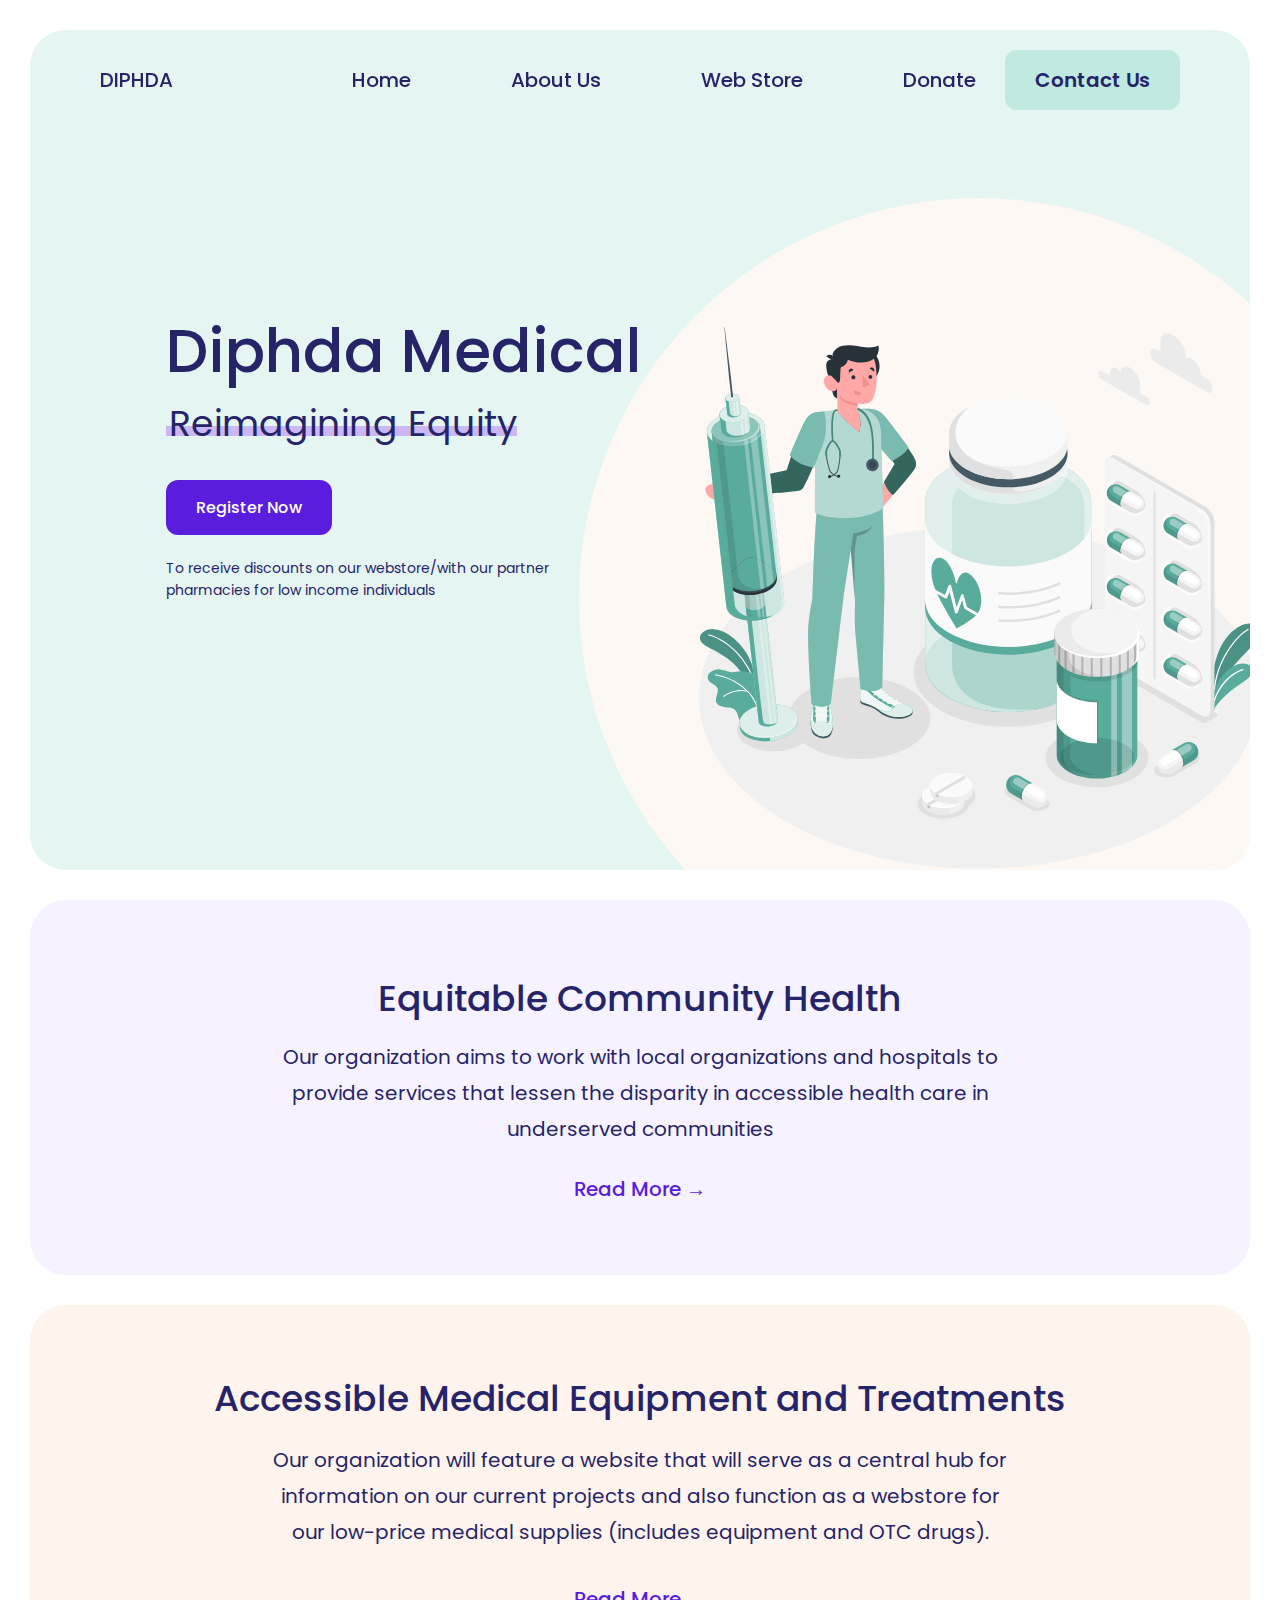
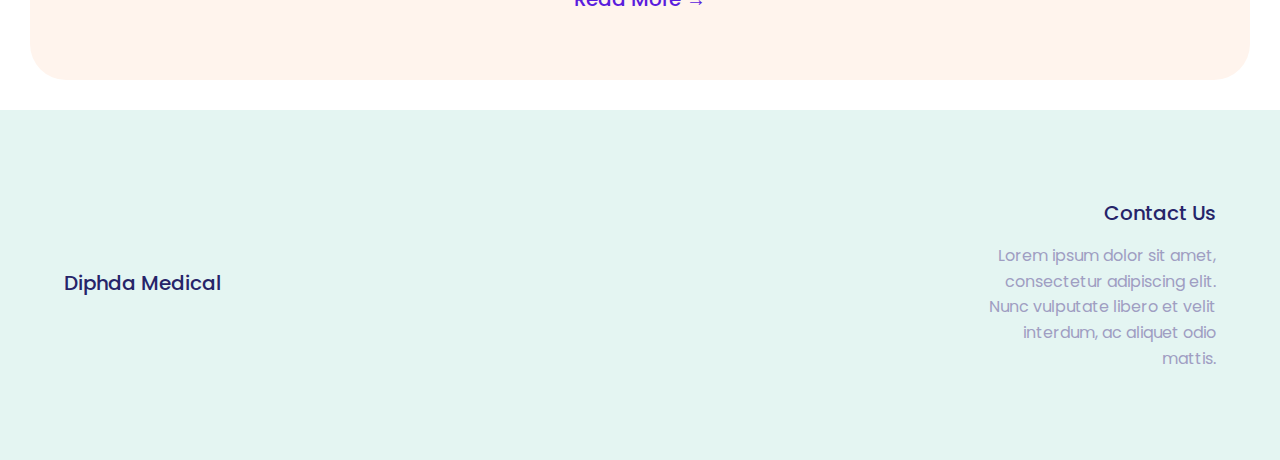
==== index.html @ 1d3c161e "Commit1" ====
<!DOCTYPE html>
<html lang="en">
<head>
    <meta charset="UTF-8">
    <meta name="viewport" content="width=device-width, initial-scale=1.0">
    <title>Diphda Medical</title>
    <link rel="stylesheet" href="css/universal.css">
    <link rel="stylesheet" href="css/index.css">
    <script src="js/universal.js"></script>
    <script async src="https://widgets.givebutter.com/latest.umd.cjs?acct=CynSInAfCQczq8ls"></script>
</head>
<body>
    <header id="menu-main"></header>
    <givebutter-widget id="j2b02j"></givebutter-widget>
    <div class="large-frame-container">
        <div id="lf1" class="large-frame">
            <div id="title">
                <h1>Diphda Medical</h1>
                <h2 class="highlight">Reimagining Equity</h2>
                <div id="register">
                    <li onclick="window.location.href = 'register.html';" class="button-container" id="registerb">Register Now</li>
                </div>

                <p>To receive discounts on our webstore/with our partner <br></br>pharmacies for low income individuals</p>
            </div>
            <div id="graphic">
                <span id="circle">
                    <img id="ct1" src="./assets/imgs/ct1.svg"></img>
                </span>
            </div>
        </div>
    </div>
    <div class="small-frame-container">
        <div class="small-frame" id="sf1">
            <div class= "small-frame-content">
                <div class="subtitle">Equitable Community Health</div>
                <div class="paragraph">Our organization aims to work with local organizations and hospitals to<br></br>provide services that lessen the disparity in accessible health care in<br></br>underserved communities</div>
                <li class="read-more" onclick="window.location.href = 'equitable.html';">Read More →</li>
            </div>
        </div>
    </div>
    <div class="small-frame-container">
        <div class="small-frame" id="sf2">
            <div class= "small-frame-content">
                <div class="subtitle"> Accessible Medical Equipment and Treatments</div>
                <div class="paragraph">Our organization will feature a website that will serve as a central hub for<br></br>information on our current projects and also function as a webstore for<br></br>our low-price medical supplies (includes equipment and OTC drugs).</div>
                <li class="read-more" onclick="window.location.href = 'accessible.html';">Read More →</li>
            </div>
        </div>
    </div>
    <div id="footer-main"></div>

</body>
</html>
---- css/universal.css ----
@import url('https://fonts.googleapis.com/css2?family=Poppins:wght@400;500;600&display=swap');

:root {
  --font-poppins: Poppins;
}
html, body {
	margin: 0;
	padding: 0;
	font-family: var(--font-poppins);
  font-weight: 500;
	overflow-x: hidden;
	overflow-y: scroll;
	width: 100vw;
  list-style-type: none;  
}

li {
  cursor: pointer; 
  color: #262469
}

h1 {
  color: #262469;
  font-size: 60px;
  font-weight: 500;
  margin-bottom:0%;
  margin-top:0%
}

h2 {
  color: #262469;
  display: inline;
  font-size: 36px;
  font-weight: 400;
}

p {
  color: #262469;
  margin: 0;
  line-height:80%;
  font-size: 14px;
  font-weight: 400;
}

#contactb {
  padding: 15px;
  padding-left: 30px;
  padding-right: 30px;
  background-color: #BFE9E1;
  font-weight: 600;
  color: #262469;
}

#contactb:hover {
  background-color: #c2fff2;
}

#menu {
  font-size: 20px;
	position: fixed;
	margin-top: 40px;
	height: 60px;
	width: 100%;
	padding-top: 10px;
	padding-bottom: 10px;
	display: flex;
	align-items: center;
  justify-content: space-between;
	top: 0;
	left: 0;
	z-index: 99999;
	transition: 0.2s;
}

#menucontent {
	display: flex;
	justify-content: center;
	align-items: center;
  margin-left: 100px;
}

#header-main {
  width: 100%;
  margin-right: 225px;
  display: flex;
  justify-content: center;
  align-items: center;
}

#menu-right {
  margin-right: 100px;
  display: flex;
  align-items: center;
  justify-content: center;
  right: 0;
  position: fixed;
}

.menu-link {
  transition: 0.2s;
  margin-left: 100px;
  color: #262469;
  display: inline-block;
  pointer-events: all;
  display: block;
  position: relative;
  padding: 0.2em 0;
  overflow: hidden;
}

.menu-link::after {
  content: '';
  position: absolute;
  bottom: 0;
  left: 0;
  width: 100%;
  height: 0.1em;
  background-color: #5B1DDD;
  opacity: 0;
  transition: opacity 300ms, transform 300ms;
  opacity: 1;
  transform: translate3d(-101%, 0, 0);
}

.menu-link:hover::after{
  transform: translate3d(0, 0, 0);
}

.menu-link:active {
  scale: 0.9;
}

#menubutton {
  font-family: "Poppins";
  display: none;
}

.button-container {
  transition: 0.3s;
  margin:auto;
  border-radius: 12px;
}

.button-container:hover {
  scale:1.1;
}

.button-container:active {
  scale:1;
}

#scrollCount {
  position:fixed;
}

.footer-container {
  height:100%;
  background:#E4F5F2;
}

.footer {
  position: relative;
  height:100%;
}

.footer-right{
  text-align: right;
  
  position:absolute;
  top:25%;
  right:5%;
}

.footer-left{
  position:absolute;
  top:45%;
  left:5%;
}

#footer-main {
  height: 350px;
}

#footer-title {
  font-size: 20px;
  margin-bottom: 10%;
}

#footer-contact{
  font-size: 16px;
  color: #9F9EC2;

}

.variable-frame-container{
  align-items: center;
}

.variable-frame {
  overflow:hidden;
  border-radius: 36px;
  margin: 30px;
}

.large-frame-container {
  align-items: center;
}
.large-frame {
  overflow:hidden;
  height: calc(100vh - 60px);
  border-radius: 36px;
  margin: 30px;
}

.medium-frame-container {
  display:inline;
  height: 60vh;
}

.medium-frame {
  overflow:hidden;
  height: calc(60vh - 30px);
  border-radius: 36px;
  margin: 30px;
  align-items: center;
  justify-content: center;
  display:flex;
}

.small-frame-container {
  display:inline;
  height: 45vh;
}

.small-frame {
  overflow:hidden;
  height: calc(45vh - 30px);
  border-radius: 36px;
  margin: 30px;
  align-items: center;
  justify-content: center;
  display:flex;
}
---- css/index.css ----
head, body {
    background-color: white;
}

#sf1 {
    background-color:#F6F2FF;
}

#sf2 {
    background-color:#FFF4ED;
}

#lf1{
    background-color: #e4f5f2;
}

#register {
    margin-top:6%;
    margin-bottom: 6%;
}

#registerb {
    padding: 15px;
    padding-left: 30px;
    padding-right: 30px;
    font-size:16px;
    background-color: #5B1DDD;
    color: white;
    display: inline-block;
}

#registerb:hover {
    background-color: #a67dff;
}

#title {
    top:34%;
    left:13%;
    position:absolute;
}

.highlight {
    padding-left:0.5%;
    background: linear-gradient(180deg,rgba(255,255,255,0) 55%, #CBB7F4 55%,#CBB7F4 75%,rgba(255,255,255,0) 75%);
}

#graphic {
    position:relative;
    float:right;
    right:55%;
    top:20%;

}

#circle {
    position:absolute;
    background-color: #FEF8F4;
    height:800px;
    width:800px;
    border-radius: 50%;
    align-items: center;
    justify-content: center;
    display: flex;
}

#ct1 {
    flex-shrink: 0;
    width:70%;
}

.small-frame-content{
    text-align: center;
}

.subtitle {
    font-size: 36px;
    font-weight: 500;
    color: #262469;
    margin-bottom: 3%;
}
.paragraph {
    font-size: 20px;
    font-weight: 400;
    color: #262469;
    line-height: 90%;
    margin-bottom:5%
}

.read-more {
    position:relative;
    color: #5B1DDD;
    font-size: 20px;
    transition: 0.3s;
    margin-left:40%;
    margin-right:40%;
    padding:0;
}

.read-more:hover {
    transform: scale(1.1);
}

.read-more:active {
    transform: scale(1);
}
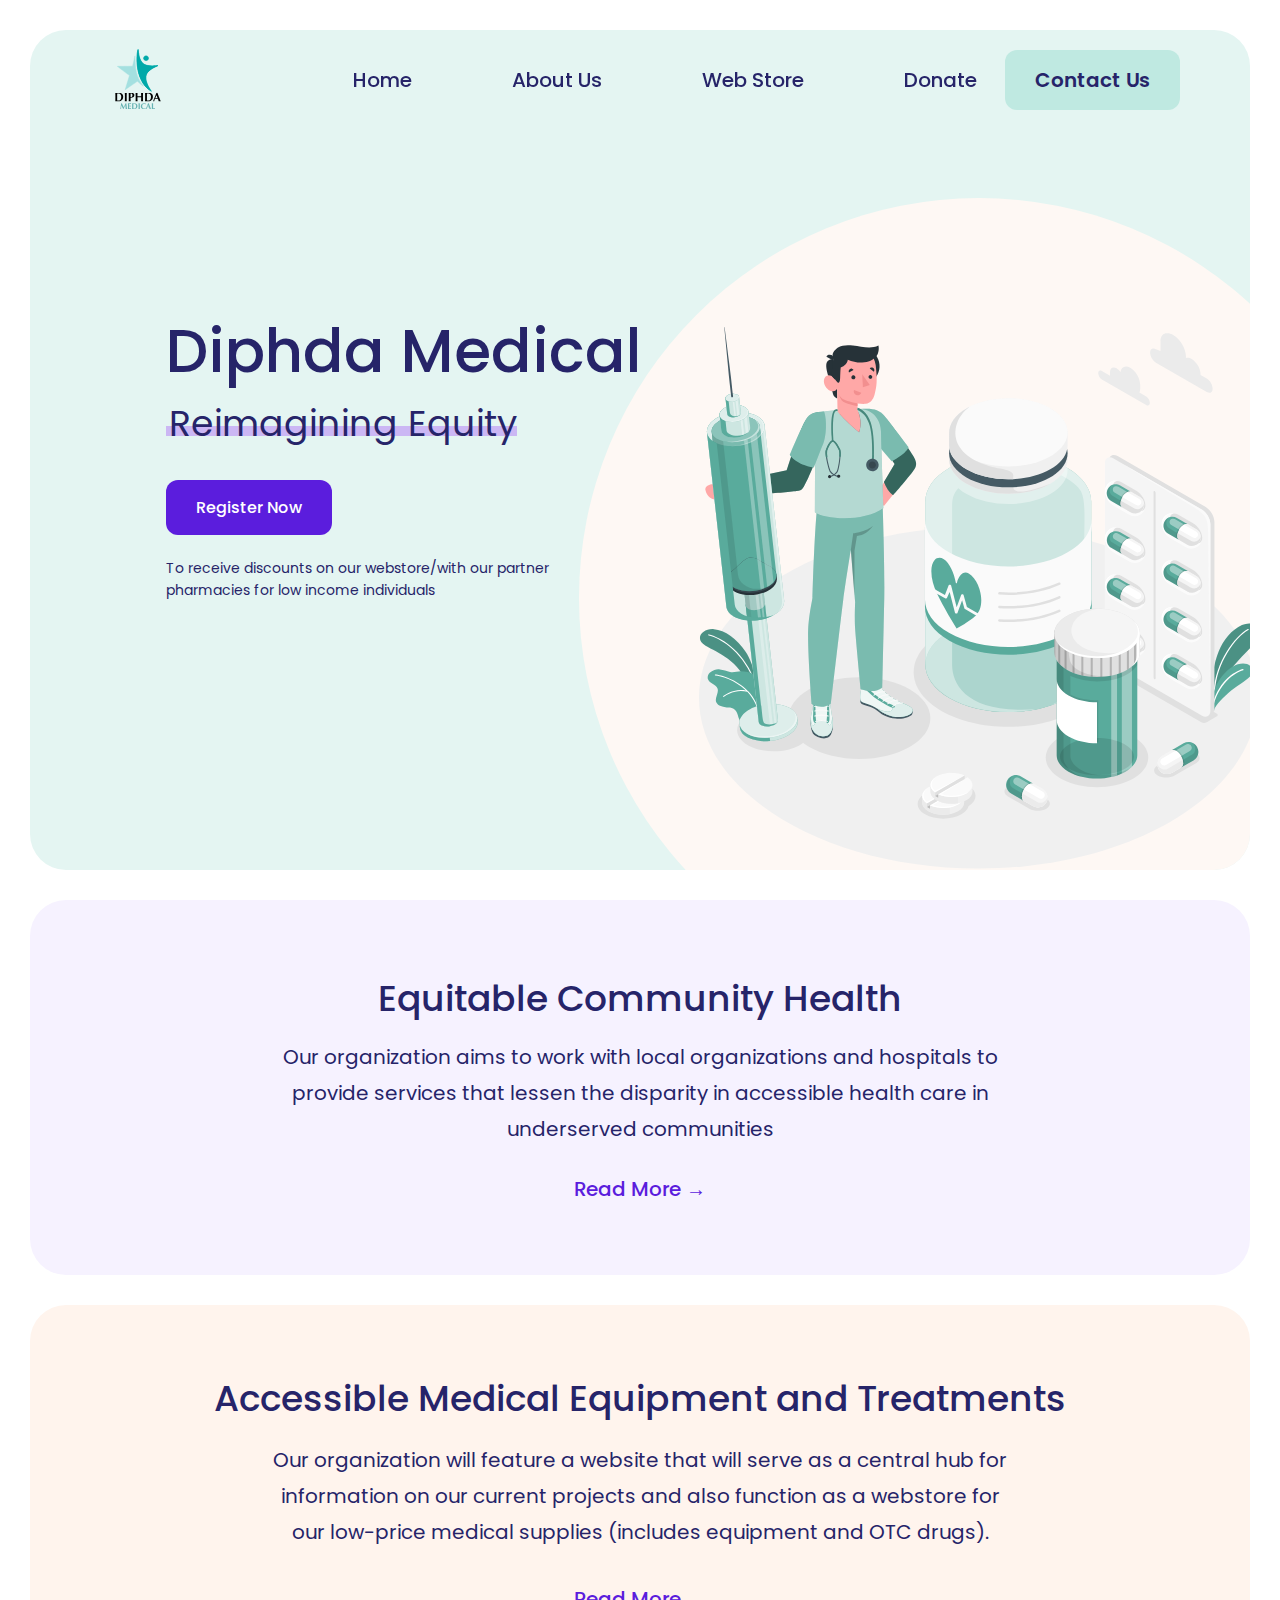
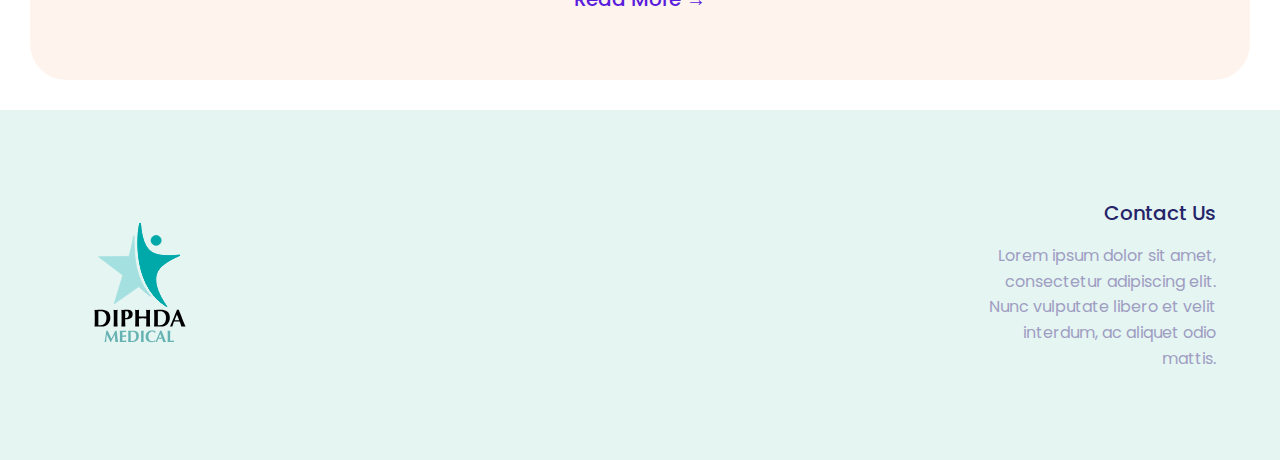
==== commit b3cb983f: "added product page" ====
--- a/index.html
+++ b/index.html
@@ -9,7 +9,7 @@
     <script src="js/universal.js"></script>
     <script async src="https://widgets.givebutter.com/latest.umd.cjs?acct=CynSInAfCQczq8ls"></script>
 </head>
-<body>
+<body onload="onload()">
     <header id="menu-main"></header>
     <givebutter-widget id="j2b02j"></givebutter-widget>
     <div class="large-frame-container">
@@ -49,6 +49,6 @@
         </div>
     </div>
     <div id="footer-main"></div>
-
+    <div id="contact"></div>
 </body>
 </html>--- a/css/universal.css
+++ b/css/universal.css
@@ -173,8 +173,18 @@
 
 .footer-left{
   position:absolute;
-  top:45%;
+  top:100px;
   left:5%;
+}
+
+#logo-header {
+  height: 75px;
+  width:75px;
+}
+
+#logo-footer {
+  height: 150px;
+  width:150px;
 }
 
 #footer-main {
@@ -240,4 +250,155 @@
   align-items: center;
   justify-content: center;
   display:flex;
-}+}
+
+#contact {
+  display:none;
+  background-color: #b7b7b7a1;
+  position:fixed;
+  height: 100%;
+  width: 100%;
+  position: fixed;
+  z-index: 999999;
+  top: 0;
+  left: 0;
+}
+
+#contact-overlay {
+  padding:50px;
+  text-align: center;
+  width: 1083px;
+  height: 700px;
+  border-radius: 36px;
+  top: 50%;
+  left: 50%;
+  transform: translate(-50%, -50%);
+  position:fixed;
+  background-color: rgb(255, 255, 255);
+}
+
+.contact-title{
+  margin-top:30px;
+  font-size: 24px;
+  font-weight: 600;
+}
+
+#close-contact{
+  cursor: pointer;
+  float:right;
+  text-align: right;
+  border:none;
+  background-color: white;
+  transition: 0.2s;
+}
+
+#close-contact:hover {
+  scale:1.2;
+}
+
+#close-contact:active {
+  scale:1;
+}
+
+#contact-container {
+  margin-top:40px;
+  display: inline-flex;
+  justify-content: space-between;
+  margin-bottom: 20px;
+}
+
+.contact-option {
+  margin-left:20px;
+  margin-right:20px;
+  text-align: center;
+  width: 300px;
+  padding: 30px;
+  border-radius: 8px;
+  border: 1px solid #9F9EC2;
+}
+
+.contact-subtitle {
+  margin-top: 20px;
+  font-size: 16px;
+  font-weight: 600;
+  margin-bottom: 20px;
+}
+
+.contact-text {
+  font-size: 16px;
+  font-weight: 400;
+  margin-bottom: 10px;
+}
+
+#contact-form {
+  margin-top:40px;
+  text-align: left;
+  padding-left:30px;
+  padding-right:30px;
+}
+
+.contact-column {
+  float: left;
+  width: 50%;
+  margin-bottom: 10px;
+}
+
+input {
+  width: calc(100% - 54px);
+  height: 36px;
+  border-radius: 4px;
+  border: 1px solid #9F9EC2;
+  font-size: 14px;
+  padding-left: 10px;
+  padding-right:10px;
+  margin-bottom:13px;
+}
+
+select {
+  width: calc(100% - 32px);
+  height: 40px;
+  border-radius: 4px;
+  border: 1px solid #9F9EC2;
+  font-size: 14px;
+  padding-left: 10px;
+  margin-bottom:13px;
+}
+
+#contact-inquiry {
+  padding-bottom: 20px;
+}
+
+textarea {
+  width: calc(100% - 54px);
+  height: 100px;
+  border-radius: 4px;
+  border: 1px solid #9F9EC2;
+  font-size: 14px;
+  padding-left: 10px;
+  padding-right:10px;
+  padding-top:3px;
+  margin-bottom:13px;
+  font-family: Poppins;
+  font-size: 14px;
+  resize: none;
+}
+
+#contact-send {
+  text-align: center;
+  margin-top: 20px;
+}
+
+#sendb {
+  padding: 10px;
+  padding-left: 30px;
+  padding-right: 30px;
+  font-size:16px;
+  background-color: #5B1DDD;
+  color: white;
+  display: inline-block;
+}
+
+#sendb:hover {
+  background-color: #a67dff;
+}
+
